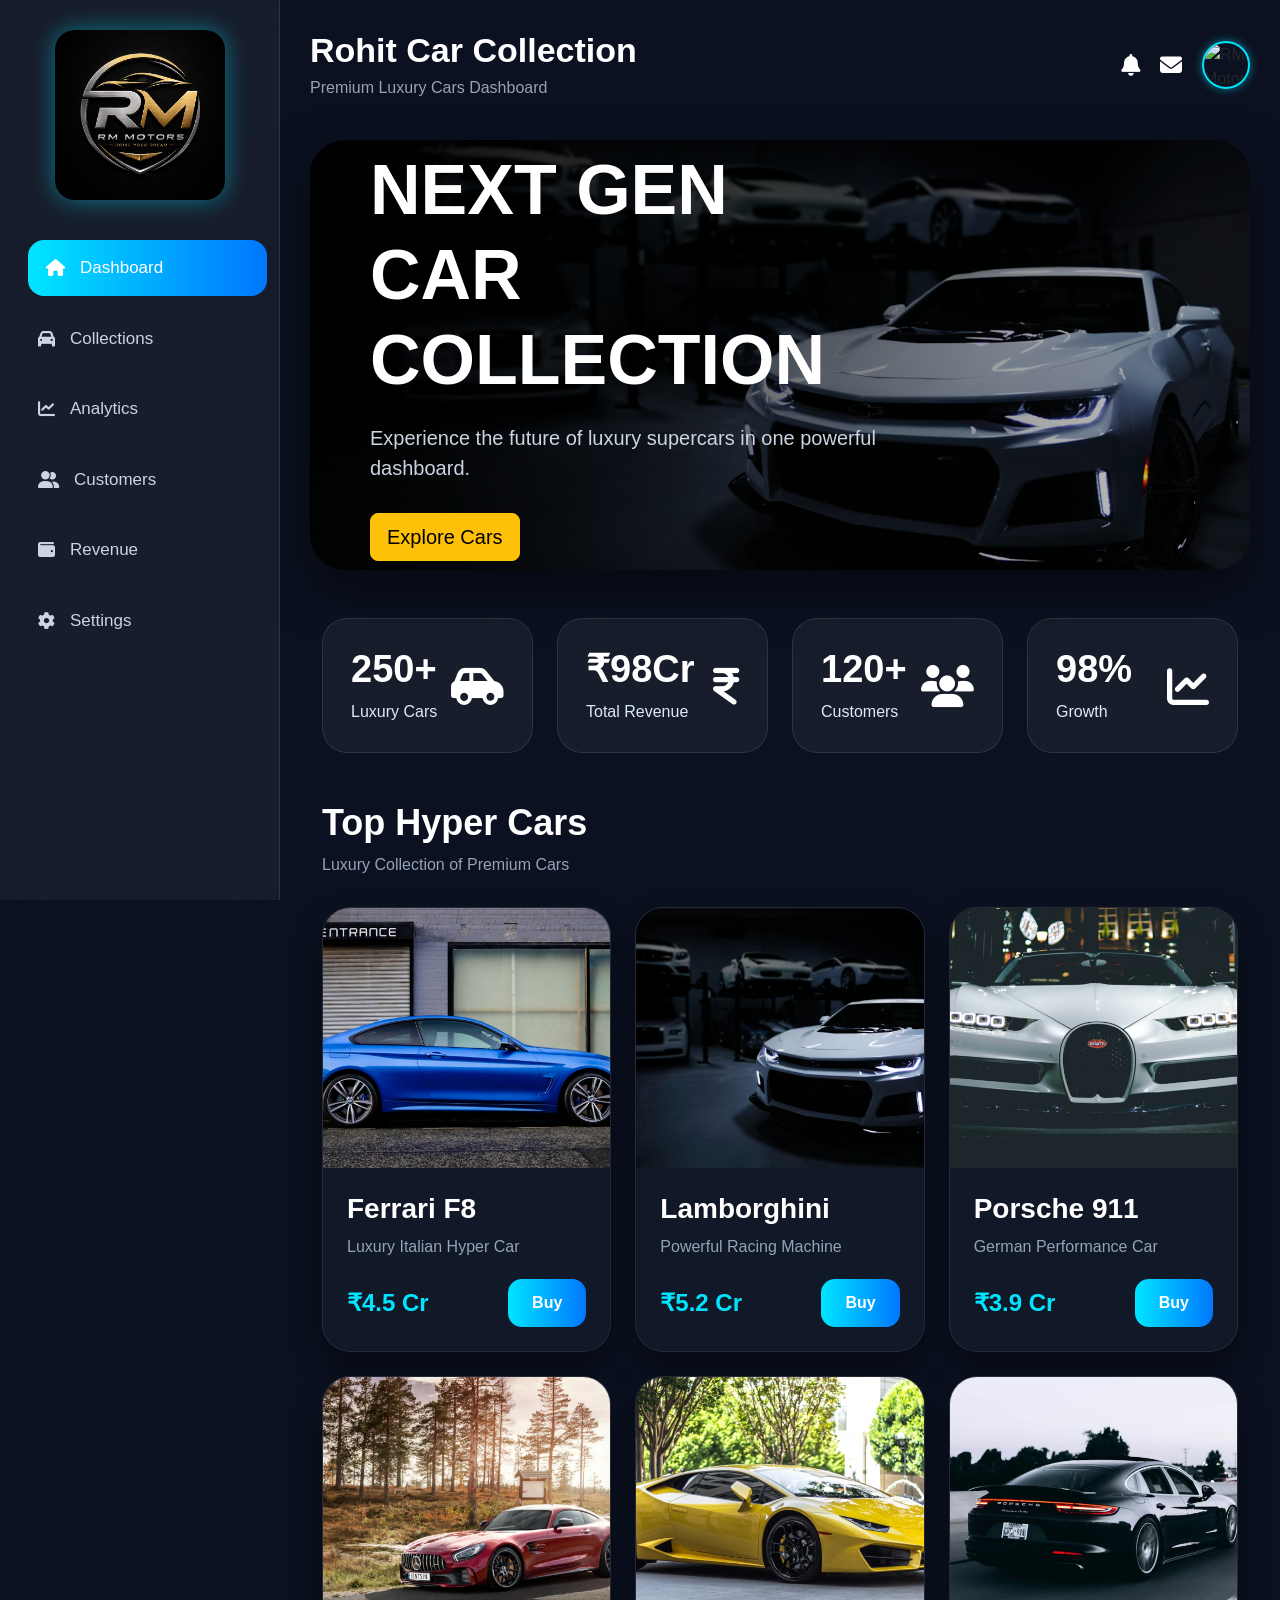
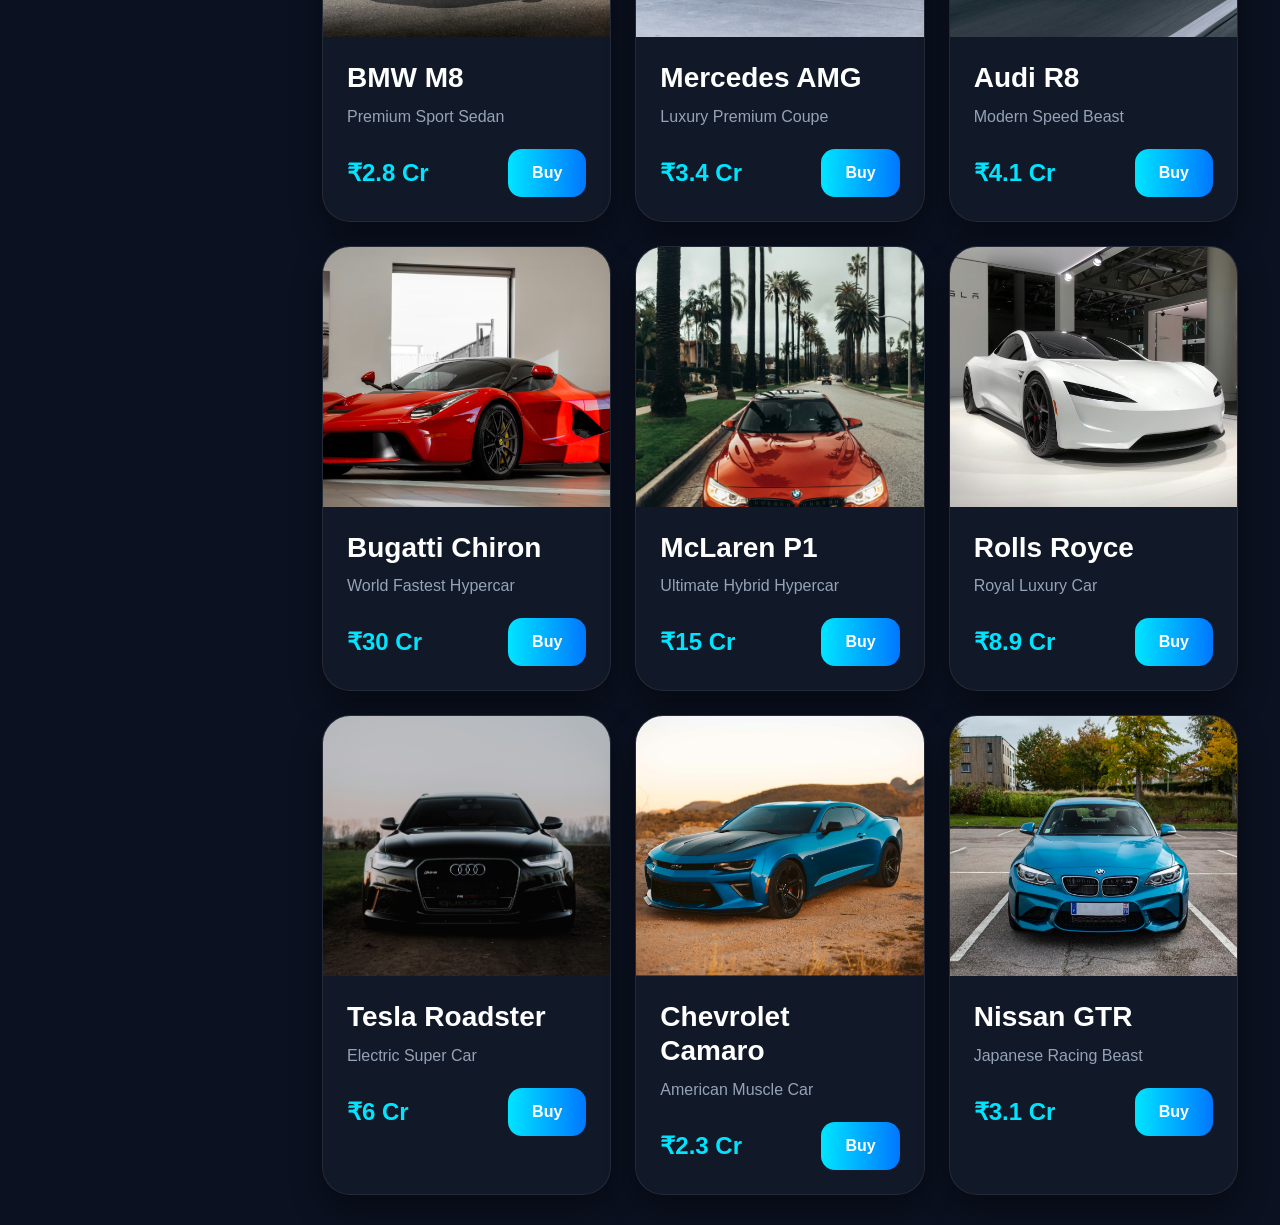
==== Index.html @ afd905c2 "Inital commit" ====
<!DOCTYPE html>
<html lang="en">

<head>

    <meta charset="UTF-8">

    <meta name="viewport" content="width=device-width, initial-scale=1.0">

    <title>HyperCar Dashboard</title>

    <link href="https://cdn.jsdelivr.net/npm/bootstrap@5.3.3/dist/css/bootstrap.min.css" rel="stylesheet">

    <link rel="stylesheet"
        href="https://cdnjs.cloudflare.com/ajax/libs/font-awesome/6.5.2/css/all.min.css">

    <link rel="stylesheet" href="style.css">

</head>

<body>

    <!-- Sidebar -->

    <div class="sidebar">

        <div class="logo">

            <img src="Image/Logo.png" alt="RM Motors Logo">

        </div>

        <ul>

            <li class="active">

                <a href="#">

                    <i class="fa-solid fa-house"></i>

                    Dashboard

                </a>

            </li>

            <li>

                <a href="#">

                    <i class="fa-solid fa-car"></i>

                    Collections

                </a>

            </li>

            <li>

                <a href="#">

                    <i class="fa-solid fa-chart-line"></i>

                    Analytics

                </a>

            </li>

            <li>

                <a href="#">

                    <i class="fa-solid fa-user-group"></i>

                    Customers

                </a>

            </li>

            <li>

                <a href="#">

                    <i class="fa-solid fa-wallet"></i>

                    Revenue

                </a>

            </li>

            <li>

                <a href="#">

                    <i class="fa-solid fa-gear"></i>

                    Settings

                </a>

            </li>

        </ul>

    </div>

    <!-- Main Content -->

    <div class="main-content">

        <!-- Navbar -->

        <div class="topbar">

            <div>

                <h2>
                    Rohit Car Collection
                </h2>

                <p>
                    Premium Luxury Cars Dashboard
                </p>

            </div>

            <div class="top-icons">

                <i class="fa-solid fa-bell"></i>

                <i class="fa-solid fa-envelope"></i>

                <img src="Image/My profile.jpg"
                    alt="RM Motors gold and silver shield logo with a stylized car silhouette">

            </div>

        </div>

        <!-- Hero -->

        <div class="hero-section">

            <div class="hero-overlay"></div>

            <div class="hero-content">

                <h1>
                    NEXT GEN <br>
                    CAR COLLECTION
                </h1>

                <p>
                    Experience the future of luxury supercars in one powerful dashboard.
                </p>

                <button class="btn btn-warning btn-lg">
                    Explore Cars
                </button>

            </div>

        </div>

        <!-- Stats -->

        <div class="container-fluid mt-5">

            <div class="row g-4">

                <div class="col-lg-3 col-md-6">

                    <div class="stats-card">

                        <div>

                            <h2>250+</h2>

                            <p>Luxury Cars</p>

                        </div>

                        <i class="fa-solid fa-car-side"></i>

                    </div>

                </div>

                <div class="col-lg-3 col-md-6">

                    <div class="stats-card">

                        <div>

                            <h2>₹98Cr</h2>

                            <p>Total Revenue</p>

                        </div>

                        <i class="fa-solid fa-indian-rupee-sign"></i>

                    </div>

                </div>

                <div class="col-lg-3 col-md-6">

                    <div class="stats-card">

                        <div>

                            <h2>120+</h2>

                            <p>Customers</p>

                        </div>

                        <i class="fa-solid fa-users"></i>

                    </div>

                </div>

                <div class="col-lg-3 col-md-6">

                    <div class="stats-card">

                        <div>

                            <h2>98%</h2>

                            <p>Growth</p>

                        </div>

                        <i class="fa-solid fa-chart-line"></i>

                    </div>

                </div>

            </div>

        </div>

        <!-- Car Collection -->

        <div class="container-fluid mt-5">

            <div class="section-title">

                <h3>
                    Top Hyper Cars
                </h3>

                <p>
                    Luxury Collection of Premium Cars
                </p>

            </div>

            <div class="row g-4">

                <!-- Car 1 -->

                <div class="col-lg-4 col-md-6">

                    <div class="car-card">

                        <img src="Image/Ferrari.png"
                            alt="Ferrari F8 Tributo in red showcasing sleek design">

                        <div class="car-content">

                            <h4>Ferrari F8</h4>

                            <p>Luxury Italian Hyper Car</p>

                            <div class="bottom">

                                <span>₹4.5 Cr</span>

                                <button>Buy</button>

                            </div>

                        </div>

                    </div>

                </div>

                <!-- Car 2 -->

                <div class="col-lg-4 col-md-6">

                    <div class="car-card">

                        <img src="Image/Lamborghini.png"
                            alt="Lamborghini Aventador in vibrant yellow">

                        <div class="car-content">

                            <h4>Lamborghini</h4>

                            <p>Powerful Racing Machine</p>

                            <div class="bottom">

                                <span>₹5.2 Cr</span>

                                <button>Buy</button>

                            </div>

                        </div>

                    </div>

                </div>

                <!-- Car 3 -->

                <div class="col-lg-4 col-md-6">

                    <div class="car-card">

                        <img src="Image/Porsche.png"
                            alt="Porsche 911 performance sports car">

                        <div class="car-content">

                            <h4>Porsche 911</h4>

                            <p>German Performance Car</p>

                            <div class="bottom">

                                <span>₹3.9 Cr</span>

                                <button>Buy</button>

                            </div>

                        </div>

                    </div>

                </div>

                <!-- Car 4 -->

                <div class="col-lg-4 col-md-6">

                    <div class="car-card">

                        <img src="Image/BMW M8.png"
                            alt="BMW M8 luxury sport sedan">

                        <div class="car-content">

                            <h4>BMW M8</h4>

                            <p>Premium Sport Sedan</p>

                            <div class="bottom">

                                <span>₹2.8 Cr</span>

                                <button>Buy</button>

                            </div>

                        </div>

                    </div>

                </div>

                <!-- Car 5 -->

                <div class="col-lg-4 col-md-6">

                    <div class="car-card">

                        <img src="Image/Mercedes AMG.png"
                            alt="Mercedes AMG GT luxury coupe">

                        <div class="car-content">

                            <h4>Mercedes AMG</h4>

                            <p>Luxury Premium Coupe</p>

                            <div class="bottom">

                                <span>₹3.4 Cr</span>

                                <button>Buy</button>

                            </div>

                        </div>

                    </div>

                </div>

                <!-- Car 6 -->

                <div class="col-lg-4 col-md-6">

                    <div class="car-card">

                        <img src="Image/Audi R8.png"
                            alt="Audi R8 modern speed beast">

                        <div class="car-content">

                            <h4>Audi R8</h4>

                            <p>Modern Speed Beast</p>

                            <div class="bottom">

                                <span>₹4.1 Cr</span>

                                <button>Buy</button>

                            </div>

                        </div>

                    </div>

                </div>

                <!-- Car 7 -->

                <div class="col-lg-4 col-md-6">

                    <div class="car-card">

                        <img src="Image/Bugatti Chiron.png"
                            alt="Bugatti Chiron world fastest hypercar">

                        <div class="car-content">

                            <h4>Bugatti Chiron</h4>

                            <p>World Fastest Hypercar</p>

                            <div class="bottom">

                                <span>₹30 Cr</span>

                                <button>Buy</button>

                            </div>

                        </div>

                    </div>

                </div>

                <!-- Car 8 -->

                <div class="col-lg-4 col-md-6">

                    <div class="car-card">

                        <img src="Image/McLaren P1.png"
                            alt="McLaren P1 hybrid hypercar">

                        <div class="car-content">

                            <h4>McLaren P1</h4>

                            <p>Ultimate Hybrid Hypercar</p>

                            <div class="bottom">

                                <span>₹15 Cr</span>

                                <button>Buy</button>

                            </div>

                        </div>

                    </div>

                </div>

                <!-- Car 9 -->

                <div class="col-lg-4 col-md-6">

                    <div class="car-card">

                        <img src="Image/Rolls Royce.png"
                            alt="Rolls Royce royal luxury car">

                        <div class="car-content">

                            <h4>Rolls Royce</h4>

                            <p>Royal Luxury Car</p>

                            <div class="bottom">

                                <span>₹8.9 Cr</span>

                                <button>Buy</button>

                            </div>

                        </div>

                    </div>

                </div>

                <!-- Car 10 -->

                <div class="col-lg-4 col-md-6">

                    <div class="car-card">

                        <img src="Image/Tesla Roadster.png"
                            alt="Tesla Roadster electric super car">

                        <div class="car-content">

                            <h4>Tesla Roadster</h4>

                            <p>Electric Super Car</p>

                            <div class="bottom">

                                <span>₹6 Cr</span>

                                <button>Buy</button>

                            </div>

                        </div>

                    </div>

                </div>

                <!-- Car 11 -->

                <div class="col-lg-4 col-md-6">

                    <div class="car-card">

                        <img src="Image/Chevrolet Camaro.png"
                            alt="Chevrolet Camaro muscle car">

                        <div class="car-content">

                            <h4>Chevrolet Camaro</h4>

                            <p>American Muscle Car</p>

                            <div class="bottom">

                                <span>₹2.3 Cr</span>

                                <button>Buy</button>

                            </div>

                        </div>

                    </div>

                </div>

                <!-- Car 12 -->

                <div class="col-lg-4 col-md-6">

                    <div class="car-card">

                        <img src="Image/Nissan GTR.png"
                            alt="Nissan GTR Japanese racing beast">

                        <div class="car-content">

                            <h4>Nissan GTR</h4>

                            <p>Japanese Racing Beast</p>

                            <div class="bottom">

                                <span>₹3.1 Cr</span>

                                <button>Buy</button>

                            </div>

                        </div>

                    </div>

                </div>

            </div>

        </div>

    </div>

</body>

</html>
---- style.css ----
/* =========================
   GLOBAL
========================= */

* {
    margin: 0;
    padding: 0;
    box-sizing: border-box;
    font-family: Arial, Helvetica, sans-serif;
}

body {
    background: #0b1120;
    overflow-x: hidden;
}

/* =========================
   SIDEBAR
========================= */

.sidebar {
    width: 280px;
    height: 100vh;
    position: fixed;
    left: 0;
    top: 0;
    background: rgba(255, 255, 255, 0.05);
    backdrop-filter: blur(20px);
    border-right: 1px solid rgba(255, 255, 255, 0.1);
    padding: 30px 20px;
    z-index: 1000;
}

.logo {
    display: flex;
    justify-content: center;
    align-items: center;
    margin-bottom: 40px;
}

.logo img {
    width: 170px;
    object-fit: contain;
    border-radius: 20px;
    filter: drop-shadow(0 0 12px rgba(0, 229, 255, 0.45));
    transition: 0.3s;
}

.logo img:hover {
    transform: scale(1.05);
}

.sidebar ul {
    list-style: none;
    padding-left: 0;
}

.sidebar ul li {
    margin-bottom: 15px;
}

.sidebar ul li a {
    color: #cbd5e1;
    text-decoration: none;
    display: flex;
    align-items: center;
    gap: 15px;
    padding: 15px 18px;
    border-radius: 16px;
    font-size: 17px;
    transition: 0.3s;
}

.sidebar ul li a:hover,
.sidebar ul .active a {
    background: linear-gradient(90deg, #00e5ff, #0077ff);
    color: #fff;
    transform: translateX(8px);
}

/* =========================
   MAIN CONTENT
========================= */

.main-content {
    margin-left: 280px;
    padding: 30px;
}

/* =========================
   TOPBAR
========================= */

.topbar {
    display: flex;
    justify-content: space-between;
    align-items: center;
    gap: 20px;
    flex-wrap: wrap;
    margin-bottom: 40px;
}

.topbar h2 {
    color: #fff;
    font-size: 34px;
    font-weight: bold;
    margin-bottom: 5px;
}

.topbar p {
    color: #94a3b8;
    margin-bottom: 0;
}

.top-icons {
    display: flex;
    align-items: center;
    gap: 20px;
}

.top-icons i {
    color: #fff;
    font-size: 22px;
    cursor: pointer;
    transition: 0.3s;
}

.top-icons i:hover {
    color: #00e5ff;
    transform: scale(1.1);
}

.top-icons img {
    width: 48px;
    height: 48px;
    border-radius: 50%;
    object-fit: cover;
    border: 2px solid #00e5ff;
    box-shadow: 0 0 10px rgba(0, 229, 255, 0.5);
    transition: 0.3s;
    cursor: pointer;
}

.top-icons img:hover {
    transform: scale(1.08);
}

/* =========================
   HERO SECTION
========================= */

.hero-section {
    height: 430px;
    border-radius: 35px;
    overflow: hidden;
    position: relative;
    background: url("Image/Hero.png");
    background-size: cover;
    background-position: center;
    display: flex;
    align-items: center;
    box-shadow: 0 20px 50px rgba(0, 0, 0, 0.5);
}

.hero-overlay {
    position: absolute;
    width: 100%;
    height: 100%;
    background: linear-gradient(90deg,
            rgba(0, 0, 0, 0.85),
            rgba(0, 0, 0, 0.2));
}

.hero-content {
    position: relative;
    z-index: 10;
    padding: 60px;
    max-width: 650px;
}

.hero-content h1 {
    color: #fff;
    font-size: 70px;
    font-weight: 900;
    line-height: 85px;
    margin-bottom: 20px;
}

.hero-content p {
    color: #cbd5e1;
    font-size: 20px;
    margin-bottom: 30px;
}

/* =========================
   STATS
========================= */

.stats-card {
    background: rgba(255, 255, 255, 0.05);
    backdrop-filter: blur(20px);
    border: 1px solid rgba(255, 255, 255, 0.1);
    border-radius: 25px;
    padding: 28px;
    display: flex;
    justify-content: space-between;
    align-items: center;
    color: #fff;
    transition: 0.4s;
    height: 100%;
}

.stats-card:hover {
    transform: translateY(-10px);
    background: linear-gradient(135deg, #00e5ff, #0077ff);
}

.stats-card h2 {
    font-size: 38px;
    font-weight: bold;
    margin-bottom: 8px;
}

.stats-card p {
    color: #dbeafe;
    margin-bottom: 0;
}

.stats-card i {
    font-size: 42px;
}

/* =========================
   SECTION TITLE
========================= */

.section-title {
    margin-bottom: 30px;
}

.section-title h3 {
    color: #fff;
    font-size: 36px;
    font-weight: bold;
    margin-bottom: 8px;
}

.section-title p {
    color: #94a3b8;
    margin-bottom: 0;
}

/* =========================
   CAR CARDS
========================= */

.car-card {
    background: #111827;
    border-radius: 28px;
    overflow: hidden;
    transition: 0.4s ease;
    border: 1px solid rgba(255, 255, 255, 0.08);
    box-shadow: 0 15px 30px rgba(0, 0, 0, 0.4);
    height: 100%;
}

.car-card:hover {
    transform: translateY(-10px);
    box-shadow: 0 20px 40px rgba(0, 229, 255, 0.25);
}

.car-card img {
    width: 100%;
    height: 260px;
    object-fit: cover;
    transition: 0.5s;
}

.car-card:hover img {
    transform: scale(1.05);
}

.car-content {
    padding: 24px;
}

.car-content h4 {
    color: #fff;
    font-size: 28px;
    font-weight: bold;
    margin-bottom: 10px;
}

.car-content p {
    color: #94a3b8;
    font-size: 16px;
    margin-bottom: 20px;
}

.bottom {
    display: flex;
    justify-content: space-between;
    align-items: center;
    gap: 15px;
}

.bottom span {
    color: #00e5ff;
    font-size: 24px;
    font-weight: bold;
}

.bottom button {
    border: none;
    padding: 12px 24px;
    border-radius: 14px;
    background: linear-gradient(90deg, #00e5ff, #0077ff);
    color: #fff;
    font-weight: bold;
    transition: 0.3s;
}

.bottom button:hover {
    transform: scale(1.05);
    box-shadow: 0 0 15px rgba(0, 229, 255, 0.5);
}

/* =========================
   RESPONSIVE
========================= */

@media (max-width: 991px) {

    .sidebar {
        width: 100%;
        height: auto;
        position: relative;
    }

    .main-content {
        margin-left: 0;
        padding: 20px;
    }

    .topbar {
        flex-direction: column;
        align-items: flex-start;
    }

    .top-icons {
        margin-top: 10px;
    }

    .hero-section {
        height: auto;
    }

    .hero-content {
        padding: 40px 30px;
    }

    .hero-content h1 {
        font-size: 42px;
        line-height: 55px;
    }

    .hero-content p {
        font-size: 17px;
    }

    .bottom {
        flex-direction: column;
        align-items: flex-start;
    }

    .bottom button {
        width: 100%;
    }
}
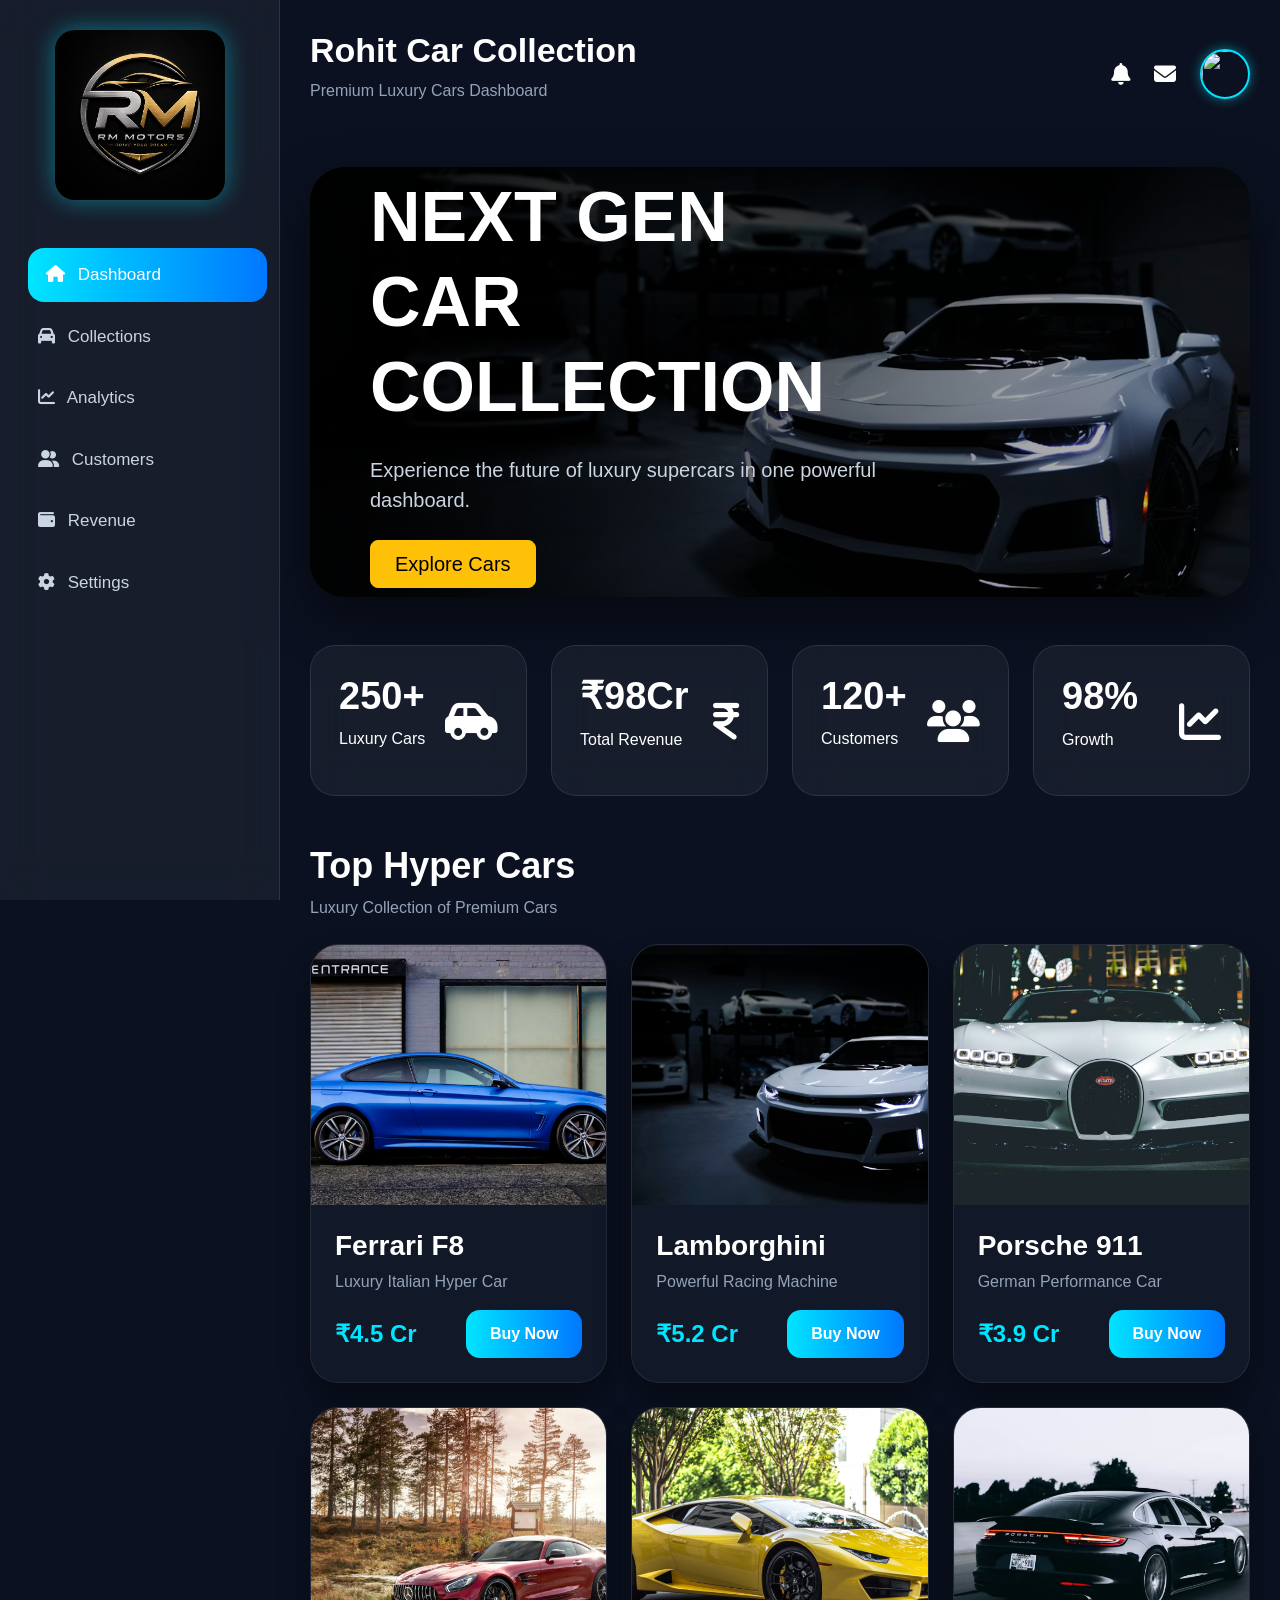
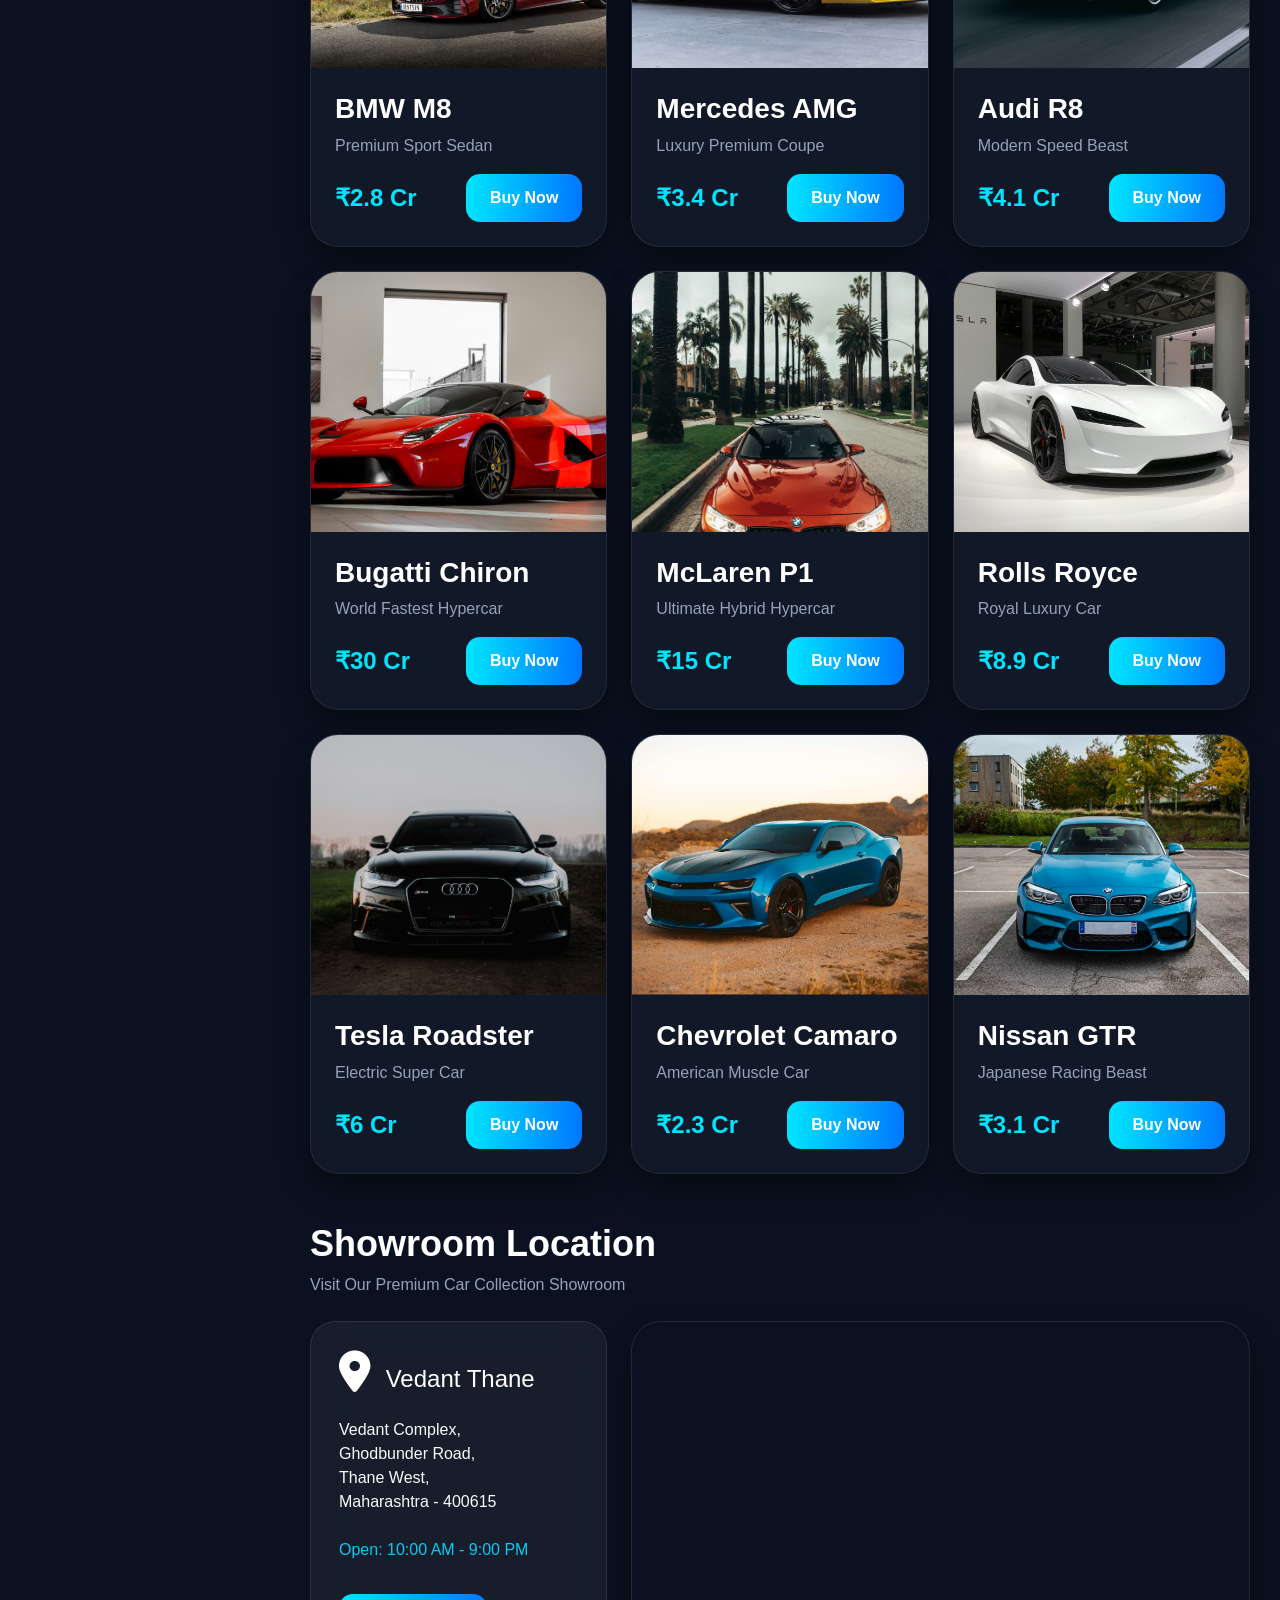
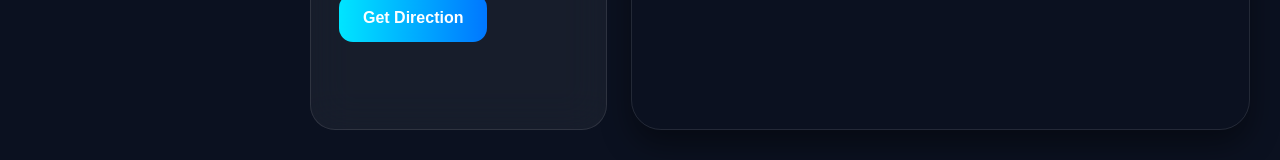
==== commit d7fa9183: "First RM Motors Project" ====
--- a/Index.html
+++ b/Index.html
@@ -4,144 +4,403 @@
 <head>
 
     <meta charset="UTF-8">
-
     <meta name="viewport" content="width=device-width, initial-scale=1.0">
 
     <title>HyperCar Dashboard</title>
 
+    <!-- Bootstrap -->
     <link href="https://cdn.jsdelivr.net/npm/bootstrap@5.3.3/dist/css/bootstrap.min.css" rel="stylesheet">
 
-    <link rel="stylesheet"
-        href="https://cdnjs.cloudflare.com/ajax/libs/font-awesome/6.5.2/css/all.min.css">
-
-    <link rel="stylesheet" href="style.css">
+    <!-- Font Awesome -->
+    <link rel="stylesheet" href="https://cdnjs.cloudflare.com/ajax/libs/font-awesome/6.5.2/css/all.min.css">
+
+    <style>
+        * {
+            margin: 0;
+            padding: 0;
+            box-sizing: border-box;
+            font-family: Arial, Helvetica, sans-serif;
+        }
+
+        body {
+            background: #0b1120;
+            overflow-x: hidden;
+        }
+
+        /* SIDEBAR */
+
+        .sidebar {
+            width: 280px;
+            min-height: 100vh;
+            position: fixed;
+            left: 0;
+            top: 0;
+            background: rgba(255, 255, 255, 0.05);
+            backdrop-filter: blur(20px);
+            border-right: 1px solid rgba(255, 255, 255, 0.1);
+            z-index: 1000;
+            padding: 30px 20px;
+        }
+
+        .logo img {
+            width: 170px;
+            border-radius: 20px;
+            filter: drop-shadow(0 0 12px rgba(0, 229, 255, 0.45));
+            transition: 0.3s;
+        }
+
+        .logo img:hover {
+            transform: scale(1.05);
+        }
+
+        .nav-link {
+            color: #cbd5e1;
+            border-radius: 16px;
+            padding: 14px 18px;
+            font-size: 17px;
+            transition: 0.3s;
+        }
+
+        .nav-link:hover,
+        .nav-link.active {
+            background: linear-gradient(90deg, #00e5ff, #0077ff);
+            color: #fff !important;
+            transform: translateX(8px);
+        }
+
+        /* MAIN CONTENT */
+
+        .main-content {
+            margin-left: 280px;
+            padding: 30px;
+        }
+
+        .container-fluid {
+            padding-left: 0;
+            padding-right: 0;
+        }
+
+        /* TOPBAR */
+
+        .topbar h2 {
+            color: #fff;
+            font-size: 34px;
+            font-weight: bold;
+        }
+
+        .topbar p {
+            color: #94a3b8;
+        }
+
+        .top-icons i {
+            color: #fff;
+            font-size: 22px;
+            transition: 0.3s;
+            cursor: pointer;
+        }
+
+        .top-icons i:hover {
+            color: #00e5ff;
+            transform: scale(1.1);
+        }
+
+        .profile-img {
+            width: 50px;
+            height: 50px;
+            border-radius: 50%;
+            object-fit: cover;
+            border: 2px solid #00e5ff;
+            box-shadow: 0 0 12px rgba(0, 229, 255, 0.5);
+        }
+
+        /* HERO */
+
+        .hero-section {
+            height: 430px;
+            border-radius: 35px;
+            overflow: hidden;
+            position: relative;
+            background: url("Image/Hero.png") center/cover no-repeat;
+            display: flex;
+            align-items: center;
+            box-shadow: 0 20px 50px rgba(0, 0, 0, 0.5);
+        }
+
+        .hero-overlay {
+            position: absolute;
+            inset: 0;
+            background: linear-gradient(90deg,
+                    rgba(0, 0, 0, 0.85),
+                    rgba(0, 0, 0, 0.2));
+        }
+
+        .hero-content {
+            position: relative;
+            z-index: 5;
+            max-width: 650px;
+            padding: 60px;
+        }
+
+        .hero-content h1 {
+            color: #fff;
+            font-size: 70px;
+            font-weight: 900;
+            line-height: 85px;
+        }
+
+        .hero-content p {
+            color: #cbd5e1;
+            font-size: 20px;
+            margin: 25px 0;
+        }
+
+        /* STATS */
+
+        .stats-card {
+            background: rgba(255, 255, 255, 0.05);
+            backdrop-filter: blur(20px);
+            border: 1px solid rgba(255, 255, 255, 0.1);
+            border-radius: 25px;
+            transition: 0.4s;
+            color: #fff;
+            padding: 28px;
+        }
+
+        .stats-card:hover {
+            transform: translateY(-10px);
+            background: linear-gradient(135deg, #00e5ff, #0077ff);
+        }
+
+        .stats-card h2 {
+            font-size: 38px;
+            font-weight: bold;
+        }
+
+        .stats-card i {
+            font-size: 42px;
+        }
+
+        /* SECTION TITLE */
+
+        .section-title h3 {
+            color: #fff;
+            font-size: 36px;
+            font-weight: bold;
+        }
+
+        .section-title p {
+            color: #94a3b8;
+        }
+
+        /* CARDS */
+
+        .car-card {
+            background: #111827;
+            border-radius: 28px;
+            overflow: hidden;
+            transition: 0.4s;
+            border: 1px solid rgba(255, 255, 255, 0.08);
+            box-shadow: 0 15px 30px rgba(0, 0, 0, 0.4);
+            height: 100%;
+        }
+
+        .car-card:hover {
+            transform: translateY(-10px);
+            box-shadow: 0 20px 40px rgba(0, 229, 255, 0.25);
+        }
+
+        .car-card img {
+            width: 100%;
+            height: 260px;
+            object-fit: cover;
+            transition: 0.5s;
+        }
+
+        .car-card:hover img {
+            transform: scale(1.05);
+        }
+
+        .car-content {
+            padding: 24px;
+        }
+
+        .car-content h4 {
+            color: #fff;
+            font-size: 28px;
+            font-weight: bold;
+        }
+
+        .car-content p {
+            color: #94a3b8;
+        }
+
+        .price {
+            color: #00e5ff;
+            font-size: 24px;
+            font-weight: bold;
+        }
+
+        .buy-btn {
+            border: none;
+            padding: 12px 24px;
+            border-radius: 14px;
+            background: linear-gradient(90deg, #00e5ff, #0077ff);
+            color: #fff;
+            font-weight: bold;
+            transition: 0.3s;
+        }
+
+        .buy-btn:hover {
+            transform: scale(1.05);
+            box-shadow: 0 0 15px rgba(0, 229, 255, 0.5);
+        }
+
+        /* MAP */
+
+        .map-box {
+            border-radius: 30px;
+            overflow: hidden;
+            border: 1px solid rgba(255, 255, 255, 0.1);
+            box-shadow: 0 15px 30px rgba(0, 0, 0, 0.4);
+        }
+
+        .map-box iframe {
+            width: 100%;
+            min-height: 400px;
+            border: 0;
+            filter: grayscale(0.2) contrast(1.1);
+        }
+
+
+        /* RESPONSIVE */
+
+        @media (max-width: 991px) {
+
+            .sidebar {
+                width: 100%;
+                position: relative;
+                min-height: auto;
+            }
+
+            .main-content {
+                margin-left: 0;
+            }
+
+            .hero-content {
+                padding: 30px;
+            }
+
+            .hero-content h1 {
+                font-size: 45px;
+                line-height: 60px;
+            }
+
+            .hero-content p {
+                font-size: 16px;
+            }
+
+            .hero-section {
+                height: auto;
+            }
+        }
+    </style>
 
 </head>
 
 <body>
-
-    <!-- Sidebar -->
+    <!-- SIDEBAR -->
 
     <div class="sidebar">
 
-        <div class="logo">
-
-            <img src="Image/Logo.png" alt="RM Motors Logo">
-
+        <div class="logo text-center mb-5">
+            <img src="Image/Logo.png" alt="">
         </div>
 
-        <ul>
-
-            <li class="active">
-
-                <a href="#">
-
-                    <i class="fa-solid fa-house"></i>
-
+        <ul class="nav flex-column gap-2">
+
+            <!-- DASHBOARD -->
+
+            <li class="nav-item">
+                <a href="index.html" class="nav-link active">
+                    <i class="fa-solid fa-house me-2"></i>
                     Dashboard
-
                 </a>
-
             </li>
 
-            <li>
-
-                <a href="#">
-
-                    <i class="fa-solid fa-car"></i>
-
+            <!-- COLLECTIONS -->
+
+            <li class="nav-item">
+                <a href="Collections.html" class="nav-link">
+                    <i class="fa-solid fa-car me-2"></i>
                     Collections
-
                 </a>
-
             </li>
 
-            <li>
-
-                <a href="#">
-
-                    <i class="fa-solid fa-chart-line"></i>
-
+            <!-- ANALYTICS -->
+
+            <li class="nav-item">
+                <a href="Analytics.html" class="nav-link">
+                    <i class="fa-solid fa-chart-line me-2"></i>
                     Analytics
-
                 </a>
-
             </li>
 
-            <li>
-
-                <a href="#">
-
-                    <i class="fa-solid fa-user-group"></i>
-
+            <!-- CUSTOMERS -->
+
+            <li class="nav-item">
+                <a href="Customers.html" class="nav-link">
+                    <i class="fa-solid fa-user-group me-2"></i>
                     Customers
-
                 </a>
-
             </li>
 
-            <li>
-
-                <a href="#">
-
-                    <i class="fa-solid fa-wallet"></i>
-
+            <!-- REVENUE -->
+
+            <li class="nav-item">
+                <a href="Revenue.html" class="nav-link">
+                    <i class="fa-solid fa-wallet me-2"></i>
                     Revenue
-
                 </a>
-
             </li>
 
-            <li>
-
-                <a href="#">
-
-                    <i class="fa-solid fa-gear"></i>
-
+            <!-- SETTINGS -->
+
+            <li class="nav-item">
+                <a href="Settings.html" class="nav-link">
+                    <i class="fa-solid fa-gear me-2"></i>
                     Settings
-
                 </a>
-
             </li>
 
         </ul>
 
     </div>
-
-    <!-- Main Content -->
+    <!-- MAIN CONTENT -->
 
     <div class="main-content">
 
-        <!-- Navbar -->
-
-        <div class="topbar">
+        <!-- TOPBAR -->
+
+        <div class="topbar d-flex justify-content-between align-items-center flex-wrap gap-3 mb-5">
 
             <div>
-
-                <h2>
-                    Rohit Car Collection
-                </h2>
-
-                <p>
-                    Premium Luxury Cars Dashboard
-                </p>
-
+                <h2>Rohit Car Collection</h2>
+                <p>Premium Luxury Cars Dashboard</p>
             </div>
 
-            <div class="top-icons">
+            <div class="top-icons d-flex align-items-center gap-4">
 
                 <i class="fa-solid fa-bell"></i>
 
                 <i class="fa-solid fa-envelope"></i>
 
-                <img src="Image/My profile.jpg"
-                    alt="RM Motors gold and silver shield logo with a stylized car silhouette">
+                <img src="Image/My profile.jpg" class="profile-img" alt="">
 
             </div>
 
         </div>
 
-        <!-- Hero -->
+        <!-- HERO -->
 
         <div class="hero-section">
 
@@ -158,7 +417,7 @@
                     Experience the future of luxury supercars in one powerful dashboard.
                 </p>
 
-                <button class="btn btn-warning btn-lg">
+                <button class="btn btn-warning btn-lg px-4">
                     Explore Cars
                 </button>
 
@@ -166,460 +425,307 @@
 
         </div>
 
-        <!-- Stats -->
+        <!-- STATS -->
 
         <div class="container-fluid mt-5">
 
             <div class="row g-4">
 
                 <div class="col-lg-3 col-md-6">
-
-                    <div class="stats-card">
-
+                    <div class="stats-card d-flex justify-content-between align-items-center h-100">
                         <div>
-
                             <h2>250+</h2>
-
                             <p>Luxury Cars</p>
-
-                        </div>
-
+                        </div>
                         <i class="fa-solid fa-car-side"></i>
-
-                    </div>
-
+                    </div>
                 </div>
 
                 <div class="col-lg-3 col-md-6">
-
-                    <div class="stats-card">
-
+                    <div class="stats-card d-flex justify-content-between align-items-center h-100">
                         <div>
-
                             <h2>₹98Cr</h2>
-
                             <p>Total Revenue</p>
-
-                        </div>
-
+                        </div>
                         <i class="fa-solid fa-indian-rupee-sign"></i>
-
-                    </div>
-
+                    </div>
                 </div>
 
                 <div class="col-lg-3 col-md-6">
-
-                    <div class="stats-card">
-
+                    <div class="stats-card d-flex justify-content-between align-items-center h-100">
                         <div>
-
                             <h2>120+</h2>
-
                             <p>Customers</p>
-
-                        </div>
-
+                        </div>
                         <i class="fa-solid fa-users"></i>
-
-                    </div>
-
+                    </div>
                 </div>
 
                 <div class="col-lg-3 col-md-6">
-
-                    <div class="stats-card">
-
+                    <div class="stats-card d-flex justify-content-between align-items-center h-100">
                         <div>
-
                             <h2>98%</h2>
-
                             <p>Growth</p>
-
-                        </div>
-
+                        </div>
                         <i class="fa-solid fa-chart-line"></i>
-
-                    </div>
-
+                    </div>
                 </div>
 
             </div>
 
         </div>
 
-        <!-- Car Collection -->
+        <!-- CAR SECTION -->
 
         <div class="container-fluid mt-5">
 
-            <div class="section-title">
-
-                <h3>
-                    Top Hyper Cars
-                </h3>
-
-                <p>
-                    Luxury Collection of Premium Cars
-                </p>
-
+            <div class="section-title mb-4">
+                <h3>Top Hyper Cars</h3>
+                <p>Luxury Collection of Premium Cars</p>
             </div>
 
             <div class="row g-4">
 
-                <!-- Car 1 -->
-
-                <div class="col-lg-4 col-md-6">
-
-                    <div class="car-card">
-
-                        <img src="Image/Ferrari.png"
-                            alt="Ferrari F8 Tributo in red showcasing sleek design">
-
-                        <div class="car-content">
-
+                <!-- CARD -->
+
+                <div class="col-lg-4 col-md-6">
+                    <div class="car-card">
+                        <img src="Image/Ferrari.png" alt="">
+                        <div class="car-content">
                             <h4>Ferrari F8</h4>
-
                             <p>Luxury Italian Hyper Car</p>
-
-                            <div class="bottom">
-
-                                <span>₹4.5 Cr</span>
-
-                                <button>Buy</button>
-
-                            </div>
-
-                        </div>
-
-                    </div>
-
-                </div>
-
-                <!-- Car 2 -->
-
-                <div class="col-lg-4 col-md-6">
-
-                    <div class="car-card">
-
-                        <img src="Image/Lamborghini.png"
-                            alt="Lamborghini Aventador in vibrant yellow">
-
-                        <div class="car-content">
-
+                            <div class="d-flex justify-content-between align-items-center">
+                                <span class="price">₹4.5 Cr</span>
+                                <button class="buy-btn">Buy Now</button>
+                            </div>
+                        </div>
+                    </div>
+                </div>
+
+                <div class="col-lg-4 col-md-6">
+                    <div class="car-card">
+                        <img src="Image/Lamborghini.png" alt="">
+                        <div class="car-content">
                             <h4>Lamborghini</h4>
-
                             <p>Powerful Racing Machine</p>
-
-                            <div class="bottom">
-
-                                <span>₹5.2 Cr</span>
-
-                                <button>Buy</button>
-
-                            </div>
-
-                        </div>
-
-                    </div>
-
-                </div>
-
-                <!-- Car 3 -->
-
-                <div class="col-lg-4 col-md-6">
-
-                    <div class="car-card">
-
-                        <img src="Image/Porsche.png"
-                            alt="Porsche 911 performance sports car">
-
-                        <div class="car-content">
-
+                            <div class="d-flex justify-content-between align-items-center">
+                                <span class="price">₹5.2 Cr</span>
+                                <button class="buy-btn">Buy Now</button>
+                            </div>
+                        </div>
+                    </div>
+                </div>
+
+                <div class="col-lg-4 col-md-6">
+                    <div class="car-card">
+                        <img src="Image/Porsche.png" alt="">
+                        <div class="car-content">
                             <h4>Porsche 911</h4>
-
                             <p>German Performance Car</p>
-
-                            <div class="bottom">
-
-                                <span>₹3.9 Cr</span>
-
-                                <button>Buy</button>
-
-                            </div>
-
-                        </div>
-
-                    </div>
-
-                </div>
-
-                <!-- Car 4 -->
-
-                <div class="col-lg-4 col-md-6">
-
-                    <div class="car-card">
-
-                        <img src="Image/BMW M8.png"
-                            alt="BMW M8 luxury sport sedan">
-
-                        <div class="car-content">
-
+                            <div class="d-flex justify-content-between align-items-center">
+                                <span class="price">₹3.9 Cr</span>
+                                <button class="buy-btn">Buy Now</button>
+                            </div>
+                        </div>
+                    </div>
+                </div>
+
+                <div class="col-lg-4 col-md-6">
+                    <div class="car-card">
+                        <img src="Image/BMW M8.png" alt="">
+                        <div class="car-content">
                             <h4>BMW M8</h4>
-
                             <p>Premium Sport Sedan</p>
-
-                            <div class="bottom">
-
-                                <span>₹2.8 Cr</span>
-
-                                <button>Buy</button>
-
-                            </div>
-
-                        </div>
-
-                    </div>
-
-                </div>
-
-                <!-- Car 5 -->
-
-                <div class="col-lg-4 col-md-6">
-
-                    <div class="car-card">
-
-                        <img src="Image/Mercedes AMG.png"
-                            alt="Mercedes AMG GT luxury coupe">
-
-                        <div class="car-content">
-
+                            <div class="d-flex justify-content-between align-items-center">
+                                <span class="price">₹2.8 Cr</span>
+                                <button class="buy-btn">Buy Now</button>
+                            </div>
+                        </div>
+                    </div>
+                </div>
+
+                <div class="col-lg-4 col-md-6">
+                    <div class="car-card">
+                        <img src="Image/Mercedes AMG.png" alt="">
+                        <div class="car-content">
                             <h4>Mercedes AMG</h4>
-
                             <p>Luxury Premium Coupe</p>
-
-                            <div class="bottom">
-
-                                <span>₹3.4 Cr</span>
-
-                                <button>Buy</button>
-
-                            </div>
-
-                        </div>
-
-                    </div>
-
-                </div>
-
-                <!-- Car 6 -->
-
-                <div class="col-lg-4 col-md-6">
-
-                    <div class="car-card">
-
-                        <img src="Image/Audi R8.png"
-                            alt="Audi R8 modern speed beast">
-
-                        <div class="car-content">
-
+                            <div class="d-flex justify-content-between align-items-center">
+                                <span class="price">₹3.4 Cr</span>
+                                <button class="buy-btn">Buy Now</button>
+                            </div>
+                        </div>
+                    </div>
+                </div>
+
+                <div class="col-lg-4 col-md-6">
+                    <div class="car-card">
+                        <img src="Image/Audi R8.png" alt="">
+                        <div class="car-content">
                             <h4>Audi R8</h4>
-
                             <p>Modern Speed Beast</p>
-
-                            <div class="bottom">
-
-                                <span>₹4.1 Cr</span>
-
-                                <button>Buy</button>
-
-                            </div>
-
-                        </div>
-
-                    </div>
-
-                </div>
-
-                <!-- Car 7 -->
-
-                <div class="col-lg-4 col-md-6">
-
-                    <div class="car-card">
-
-                        <img src="Image/Bugatti Chiron.png"
-                            alt="Bugatti Chiron world fastest hypercar">
-
-                        <div class="car-content">
-
+                            <div class="d-flex justify-content-between align-items-center">
+                                <span class="price">₹4.1 Cr</span>
+                                <button class="buy-btn">Buy Now</button>
+                            </div>
+                        </div>
+                    </div>
+                </div>
+
+                <div class="col-lg-4 col-md-6">
+                    <div class="car-card">
+                        <img src="Image/Bugatti Chiron.png" alt="">
+                        <div class="car-content">
                             <h4>Bugatti Chiron</h4>
-
                             <p>World Fastest Hypercar</p>
-
-                            <div class="bottom">
-
-                                <span>₹30 Cr</span>
-
-                                <button>Buy</button>
-
-                            </div>
-
-                        </div>
-
-                    </div>
-
-                </div>
-
-                <!-- Car 8 -->
-
-                <div class="col-lg-4 col-md-6">
-
-                    <div class="car-card">
-
-                        <img src="Image/McLaren P1.png"
-                            alt="McLaren P1 hybrid hypercar">
-
-                        <div class="car-content">
-
+                            <div class="d-flex justify-content-between align-items-center">
+                                <span class="price">₹30 Cr</span>
+                                <button class="buy-btn">Buy Now</button>
+                            </div>
+                        </div>
+                    </div>
+                </div>
+
+                <div class="col-lg-4 col-md-6">
+                    <div class="car-card">
+                        <img src="Image/McLaren P1.png" alt="">
+                        <div class="car-content">
                             <h4>McLaren P1</h4>
-
                             <p>Ultimate Hybrid Hypercar</p>
-
-                            <div class="bottom">
-
-                                <span>₹15 Cr</span>
-
-                                <button>Buy</button>
-
-                            </div>
-
-                        </div>
-
-                    </div>
-
-                </div>
-
-                <!-- Car 9 -->
-
-                <div class="col-lg-4 col-md-6">
-
-                    <div class="car-card">
-
-                        <img src="Image/Rolls Royce.png"
-                            alt="Rolls Royce royal luxury car">
-
-                        <div class="car-content">
-
+                            <div class="d-flex justify-content-between align-items-center">
+                                <span class="price">₹15 Cr</span>
+                                <button class="buy-btn">Buy Now</button>
+                            </div>
+                        </div>
+                    </div>
+                </div>
+
+                <div class="col-lg-4 col-md-6">
+                    <div class="car-card">
+                        <img src="Image/Rolls Royce.png" alt="">
+                        <div class="car-content">
                             <h4>Rolls Royce</h4>
-
                             <p>Royal Luxury Car</p>
-
-                            <div class="bottom">
-
-                                <span>₹8.9 Cr</span>
-
-                                <button>Buy</button>
-
-                            </div>
-
-                        </div>
-
-                    </div>
-
-                </div>
-
-                <!-- Car 10 -->
-
-                <div class="col-lg-4 col-md-6">
-
-                    <div class="car-card">
-
-                        <img src="Image/Tesla Roadster.png"
-                            alt="Tesla Roadster electric super car">
-
-                        <div class="car-content">
-
+                            <div class="d-flex justify-content-between align-items-center">
+                                <span class="price">₹8.9 Cr</span>
+                                <button class="buy-btn">Buy Now</button>
+                            </div>
+                        </div>
+                    </div>
+                </div>
+
+                <div class="col-lg-4 col-md-6">
+                    <div class="car-card">
+                        <img src="Image/Tesla Roadster.png" alt="">
+                        <div class="car-content">
                             <h4>Tesla Roadster</h4>
-
                             <p>Electric Super Car</p>
-
-                            <div class="bottom">
-
-                                <span>₹6 Cr</span>
-
-                                <button>Buy</button>
-
-                            </div>
-
-                        </div>
-
-                    </div>
-
-                </div>
-
-                <!-- Car 11 -->
-
-                <div class="col-lg-4 col-md-6">
-
-                    <div class="car-card">
-
-                        <img src="Image/Chevrolet Camaro.png"
-                            alt="Chevrolet Camaro muscle car">
-
-                        <div class="car-content">
-
+                            <div class="d-flex justify-content-between align-items-center">
+                                <span class="price">₹6 Cr</span>
+                                <button class="buy-btn">Buy Now</button>
+                            </div>
+                        </div>
+                    </div>
+                </div>
+
+                <div class="col-lg-4 col-md-6">
+                    <div class="car-card">
+                        <img src="Image/Chevrolet Camaro.png" alt="">
+                        <div class="car-content">
                             <h4>Chevrolet Camaro</h4>
-
                             <p>American Muscle Car</p>
-
-                            <div class="bottom">
-
-                                <span>₹2.3 Cr</span>
-
-                                <button>Buy</button>
-
-                            </div>
-
-                        </div>
-
-                    </div>
-
-                </div>
-
-                <!-- Car 12 -->
-
-                <div class="col-lg-4 col-md-6">
-
-                    <div class="car-card">
-
-                        <img src="Image/Nissan GTR.png"
-                            alt="Nissan GTR Japanese racing beast">
-
-                        <div class="car-content">
-
+                            <div class="d-flex justify-content-between align-items-center">
+                                <span class="price">₹2.3 Cr</span>
+                                <button class="buy-btn">Buy Now</button>
+                            </div>
+                        </div>
+                    </div>
+                </div>
+
+                <div class="col-lg-4 col-md-6">
+                    <div class="car-card">
+                        <img src="Image/Nissan GTR.png" alt="">
+                        <div class="car-content">
                             <h4>Nissan GTR</h4>
-
                             <p>Japanese Racing Beast</p>
-
-                            <div class="bottom">
-
-                                <span>₹3.1 Cr</span>
-
-                                <button>Buy</button>
-
-                            </div>
-
-                        </div>
-
-                    </div>
-
+                            <div class="d-flex justify-content-between align-items-center">
+                                <span class="price">₹3.1 Cr</span>
+                                <button class="buy-btn">Buy Now</button>
+                            </div>
+                        </div>
+                    </div>
                 </div>
 
             </div>
 
         </div>
 
+        <!-- LOCATION SECTION -->
+
+        <div class="container-fluid mt-5">
+
+            <div class="section-title mb-4">
+
+                <h3>Showroom Location</h3>
+
+                <p>Visit Our Premium Car Collection Showroom</p>
+
+            </div>
+
+            <div class="row g-4">
+
+                <!-- ADDRESS -->
+
+                <div class="col-lg-4">
+
+                    <div class="stats-card h-100">
+
+                        <h4 class="text-white mb-4">
+                            <i class="fa-solid fa-location-dot me-2"></i>
+                            Vedant Thane
+                        </h4>
+
+                        <p class="text-light">
+                            Vedant Complex,<br>
+                            Ghodbunder Road,<br>
+                            Thane West,<br>
+                            Maharashtra - 400615
+                        </p>
+
+                        <p class="text-info mt-4">
+                            Open: 10:00 AM - 9:00 PM
+                        </p>
+
+                        <button class="buy-btn mt-3">
+                            Get Direction
+                        </button>
+
+                    </div>
+
+                </div>
+
+                <!-- MAP -->
+
+                <div class="col-lg-8">
+
+                    <div class="map-box">
+
+                        <iframe src="https://www.google.com/maps?q=Vedant+Complex+Thane+West&output=embed"
+                            allowfullscreen="" loading="lazy">
+                        </iframe>
+
+                    </div>
+
+                </div>
+
+            </div>
+
+        </div>
+
     </div>
 
+    <script src="https://cdn.jsdelivr.net/npm/bootstrap@5.3.3/dist/js/bootstrap.bundle.min.js"></script>
+
 </body>
 
 </html>
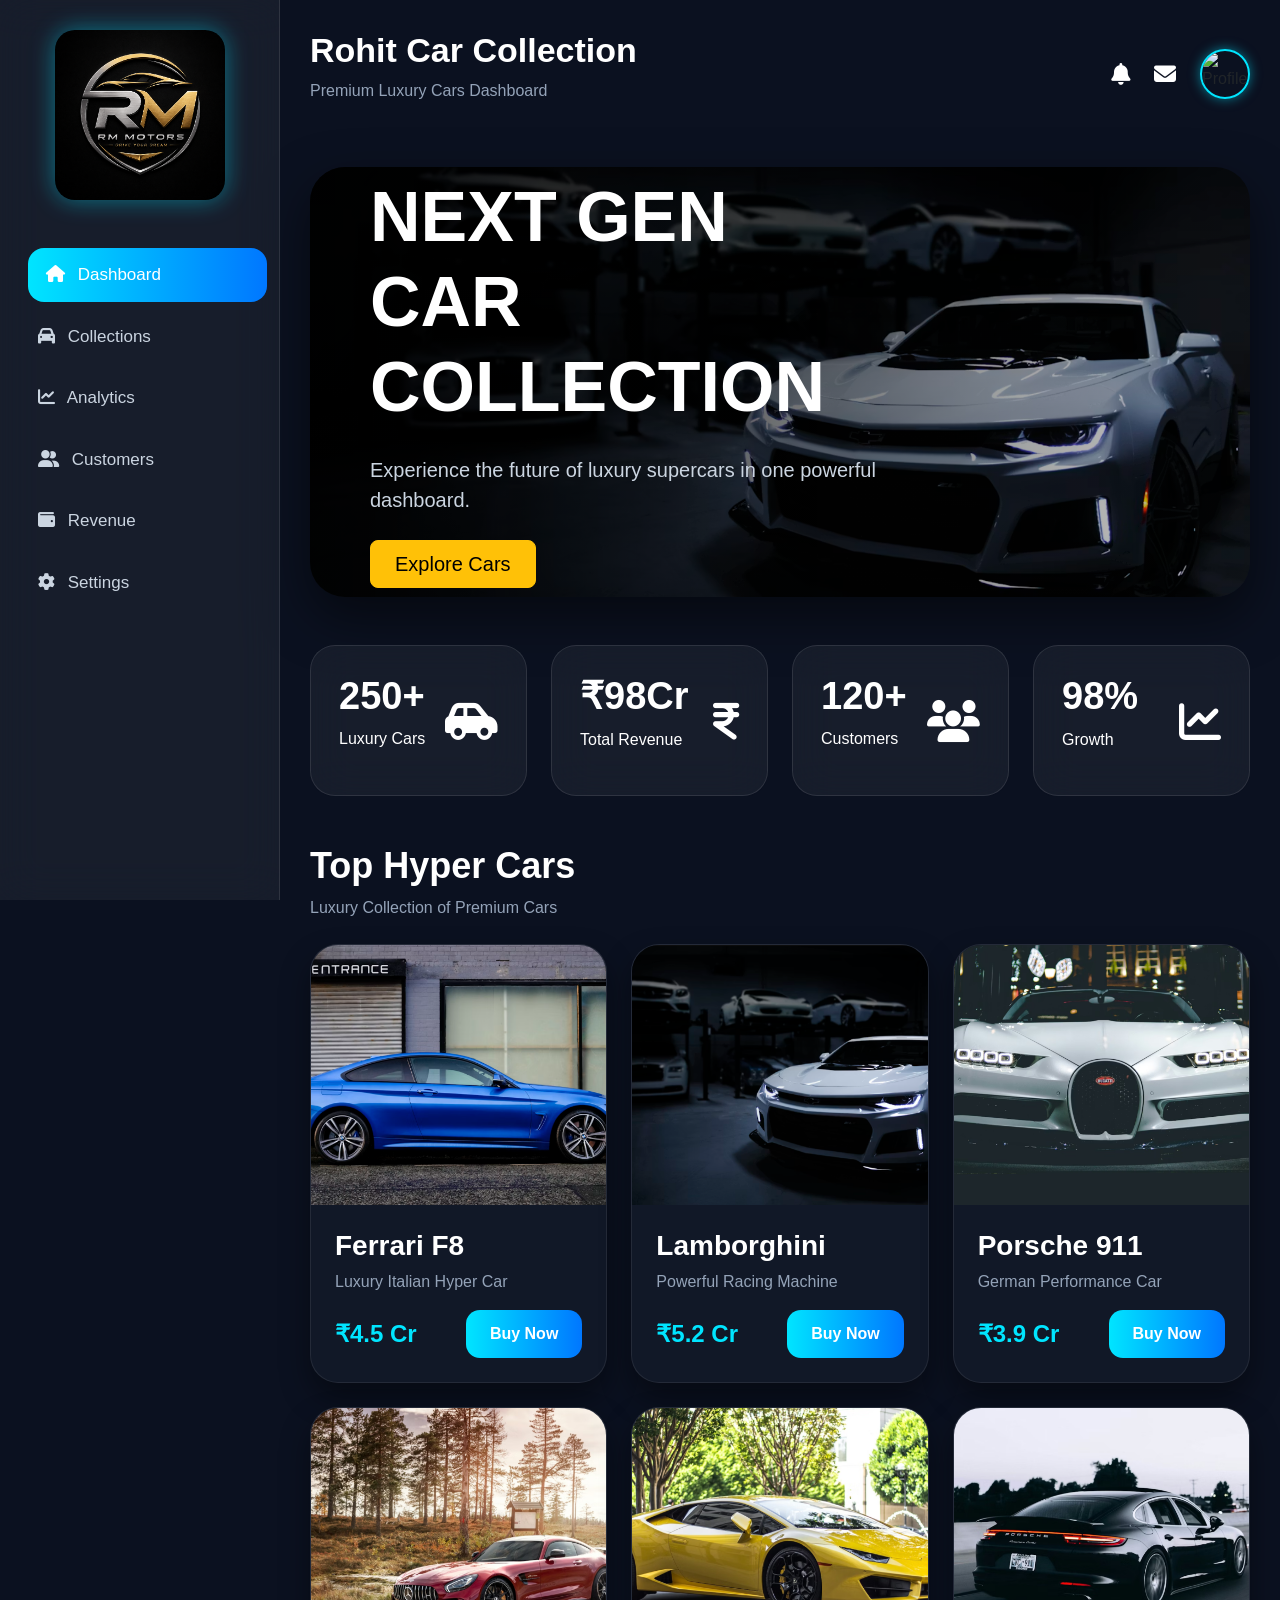
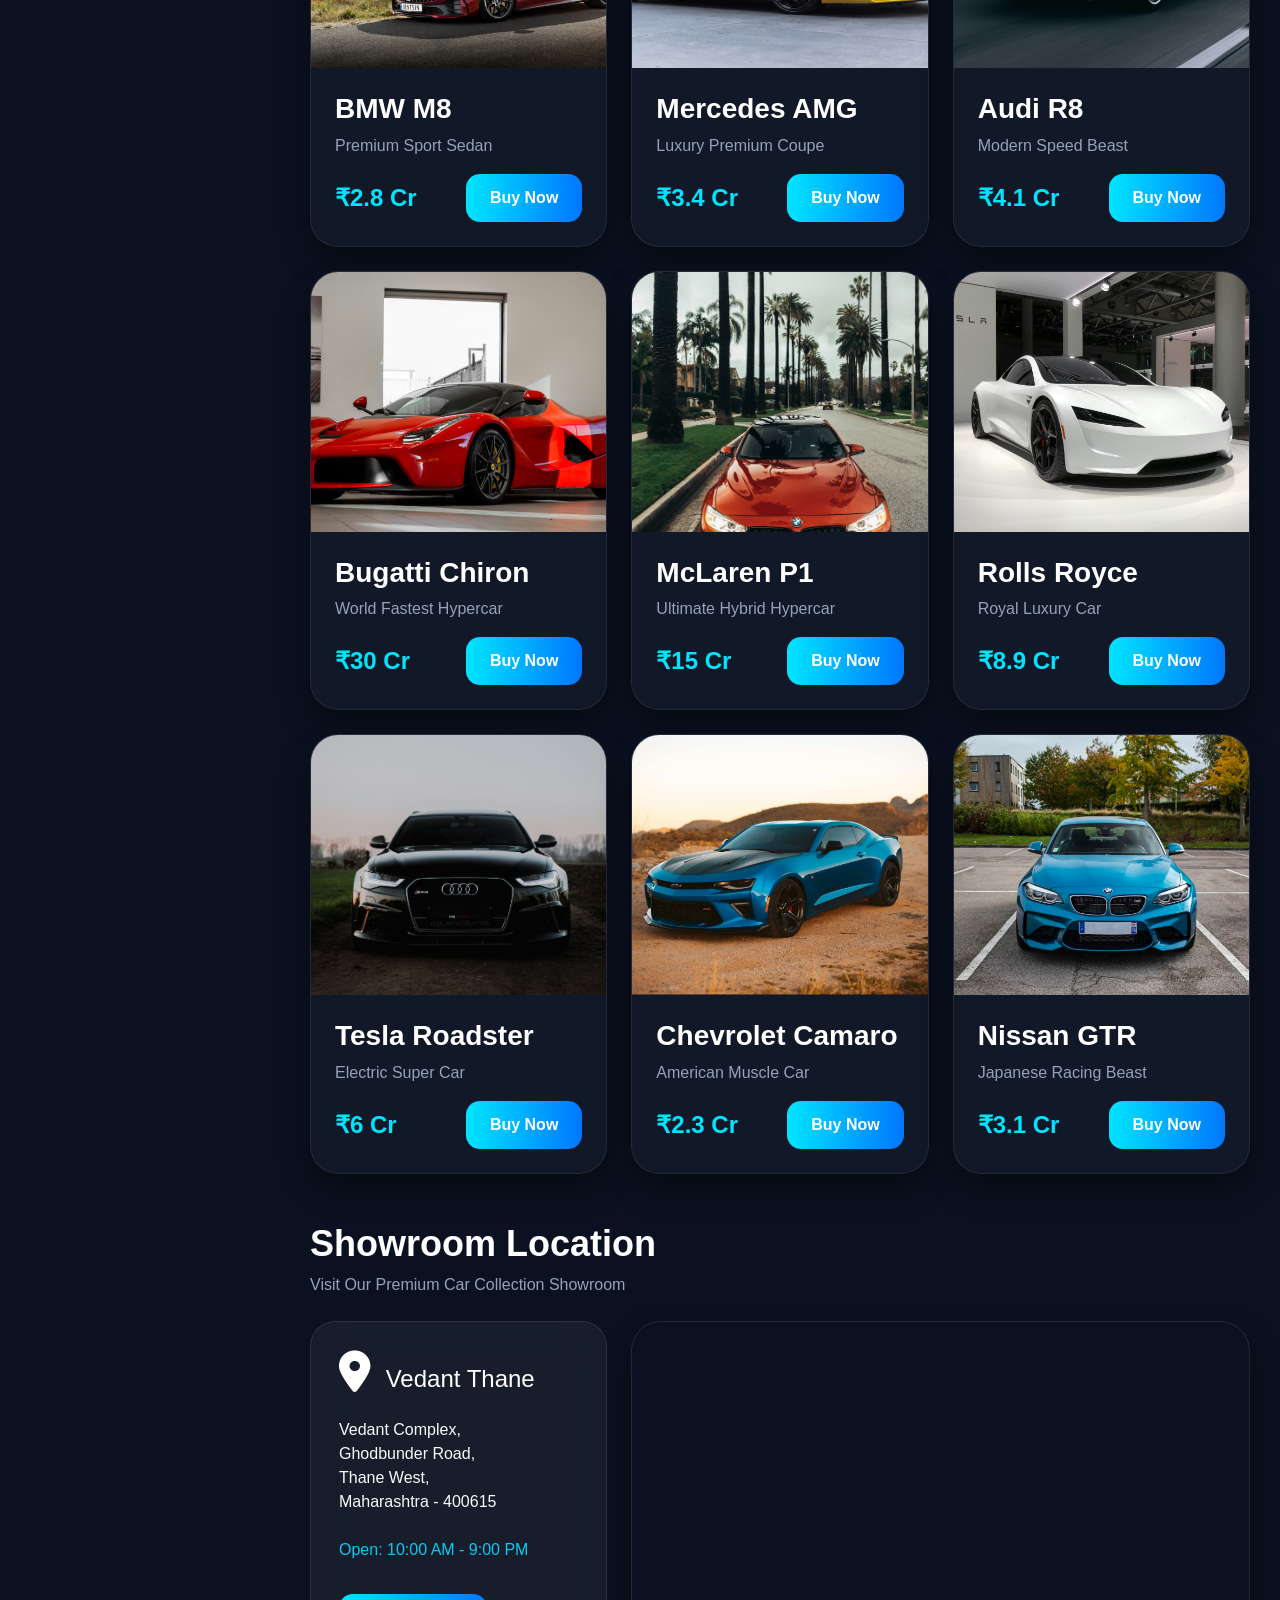
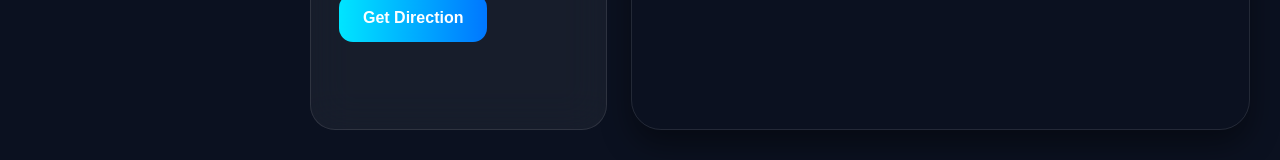
==== commit ae10c69d: "updated website" ====
--- a/Index.html
+++ b/Index.html
@@ -393,8 +393,8 @@
                 <i class="fa-solid fa-bell"></i>
 
                 <i class="fa-solid fa-envelope"></i>
-
-                <img src="Image/My profile.jpg" class="profile-img" alt="">
+                
+                <img src="Image/profile.jpg" alt="Profile" class="profile-img">
 
             </div>
 
